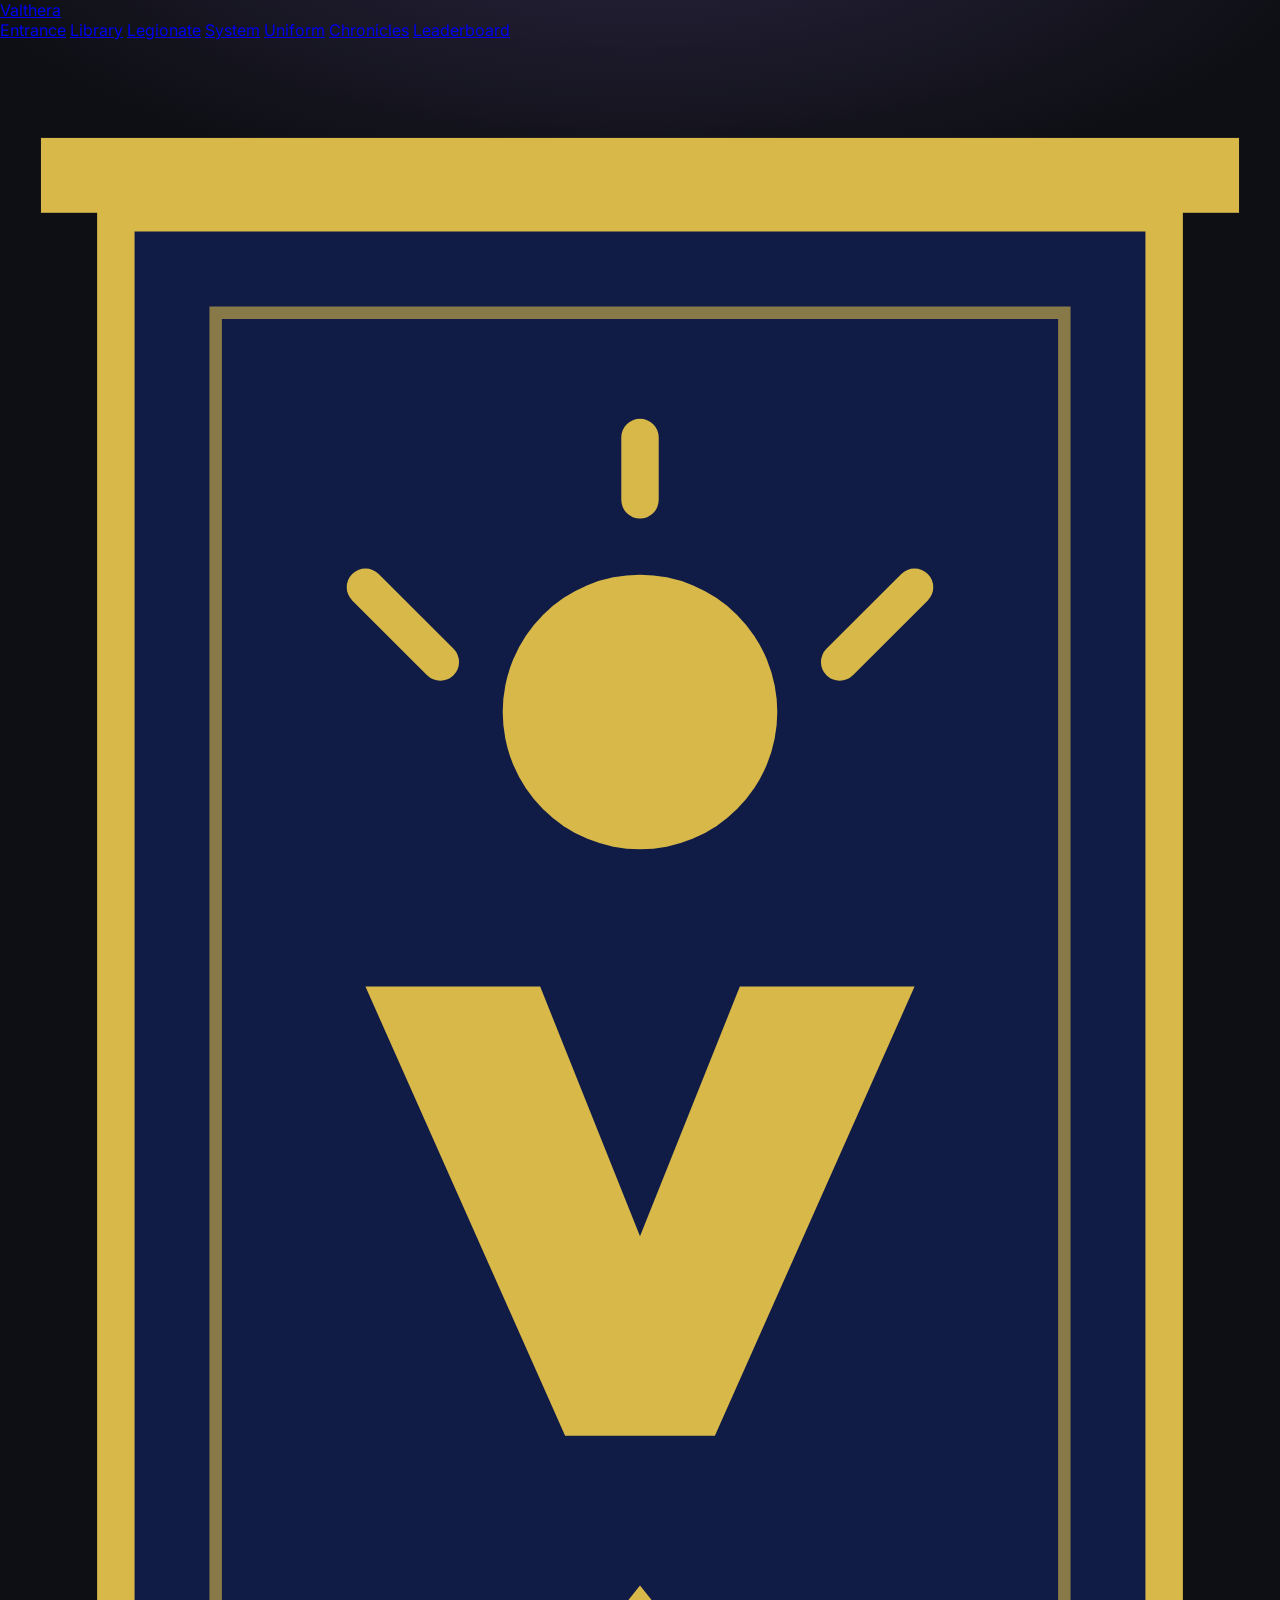
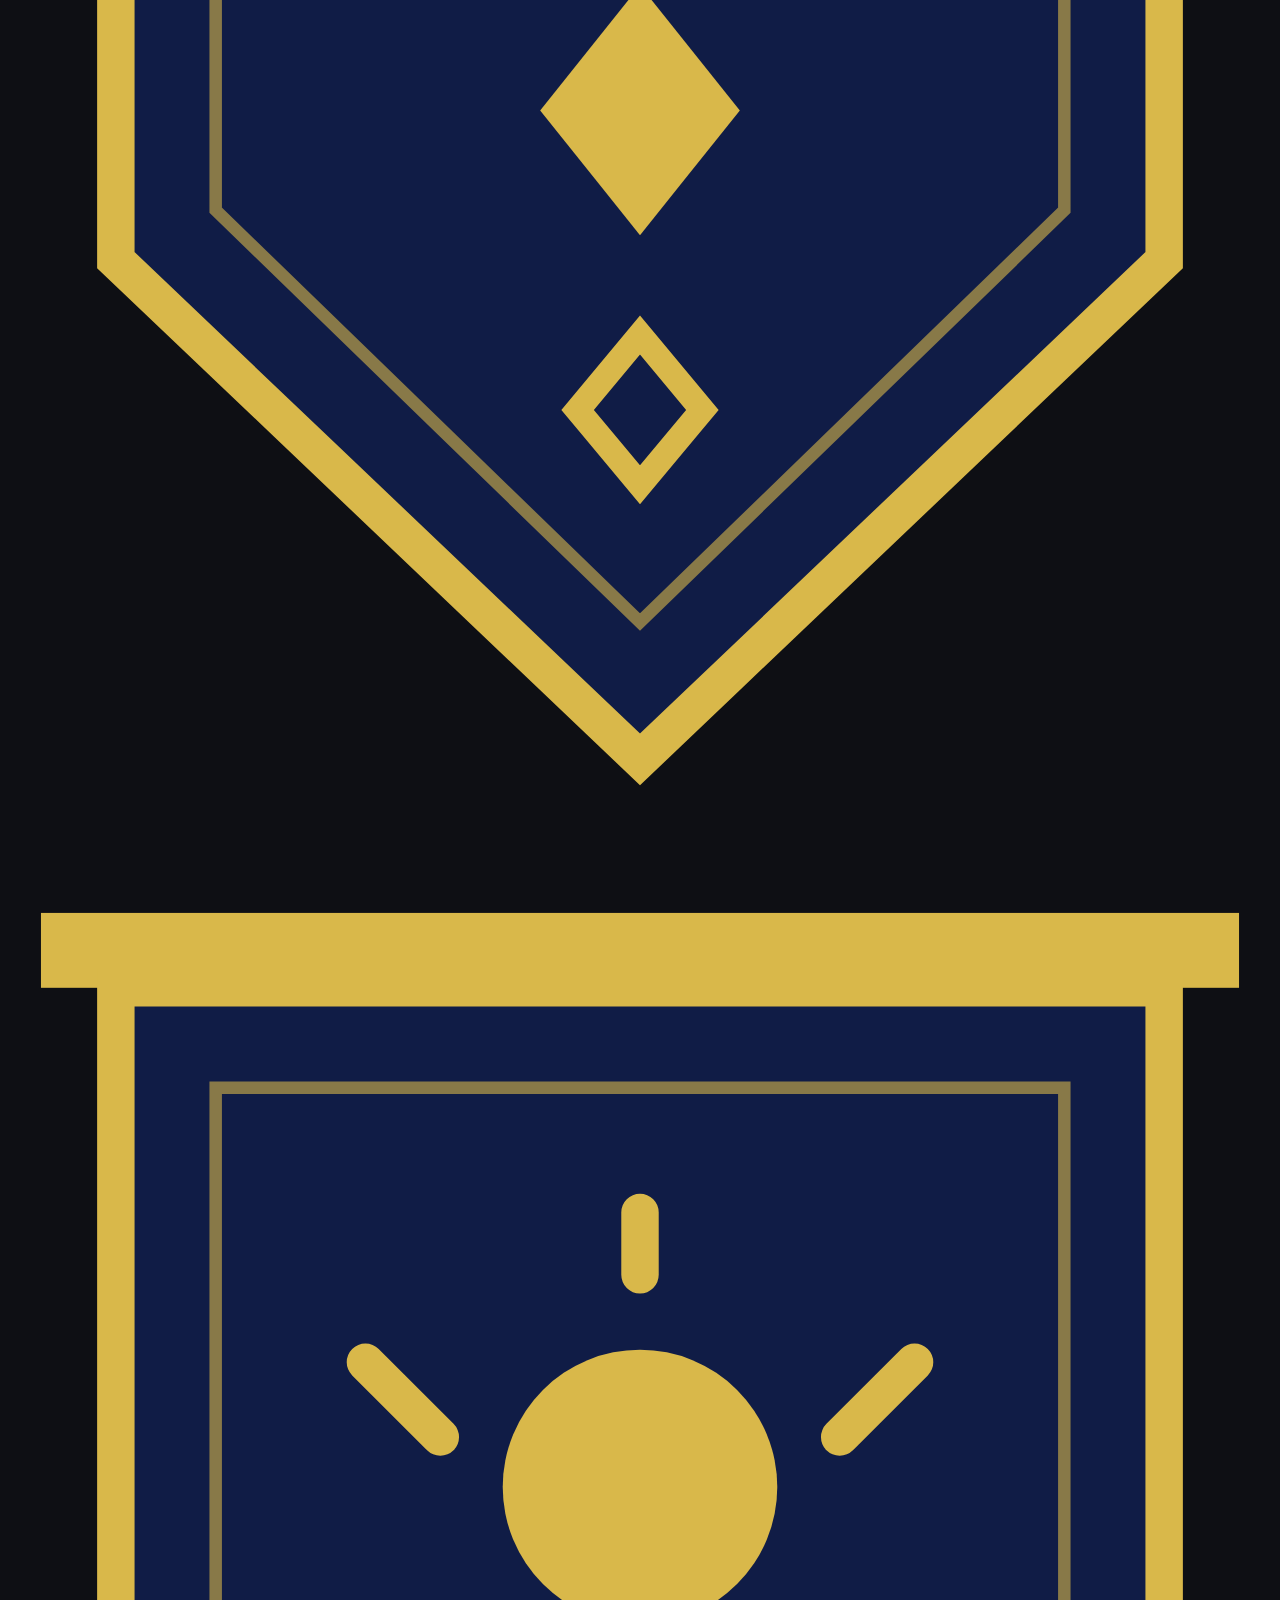
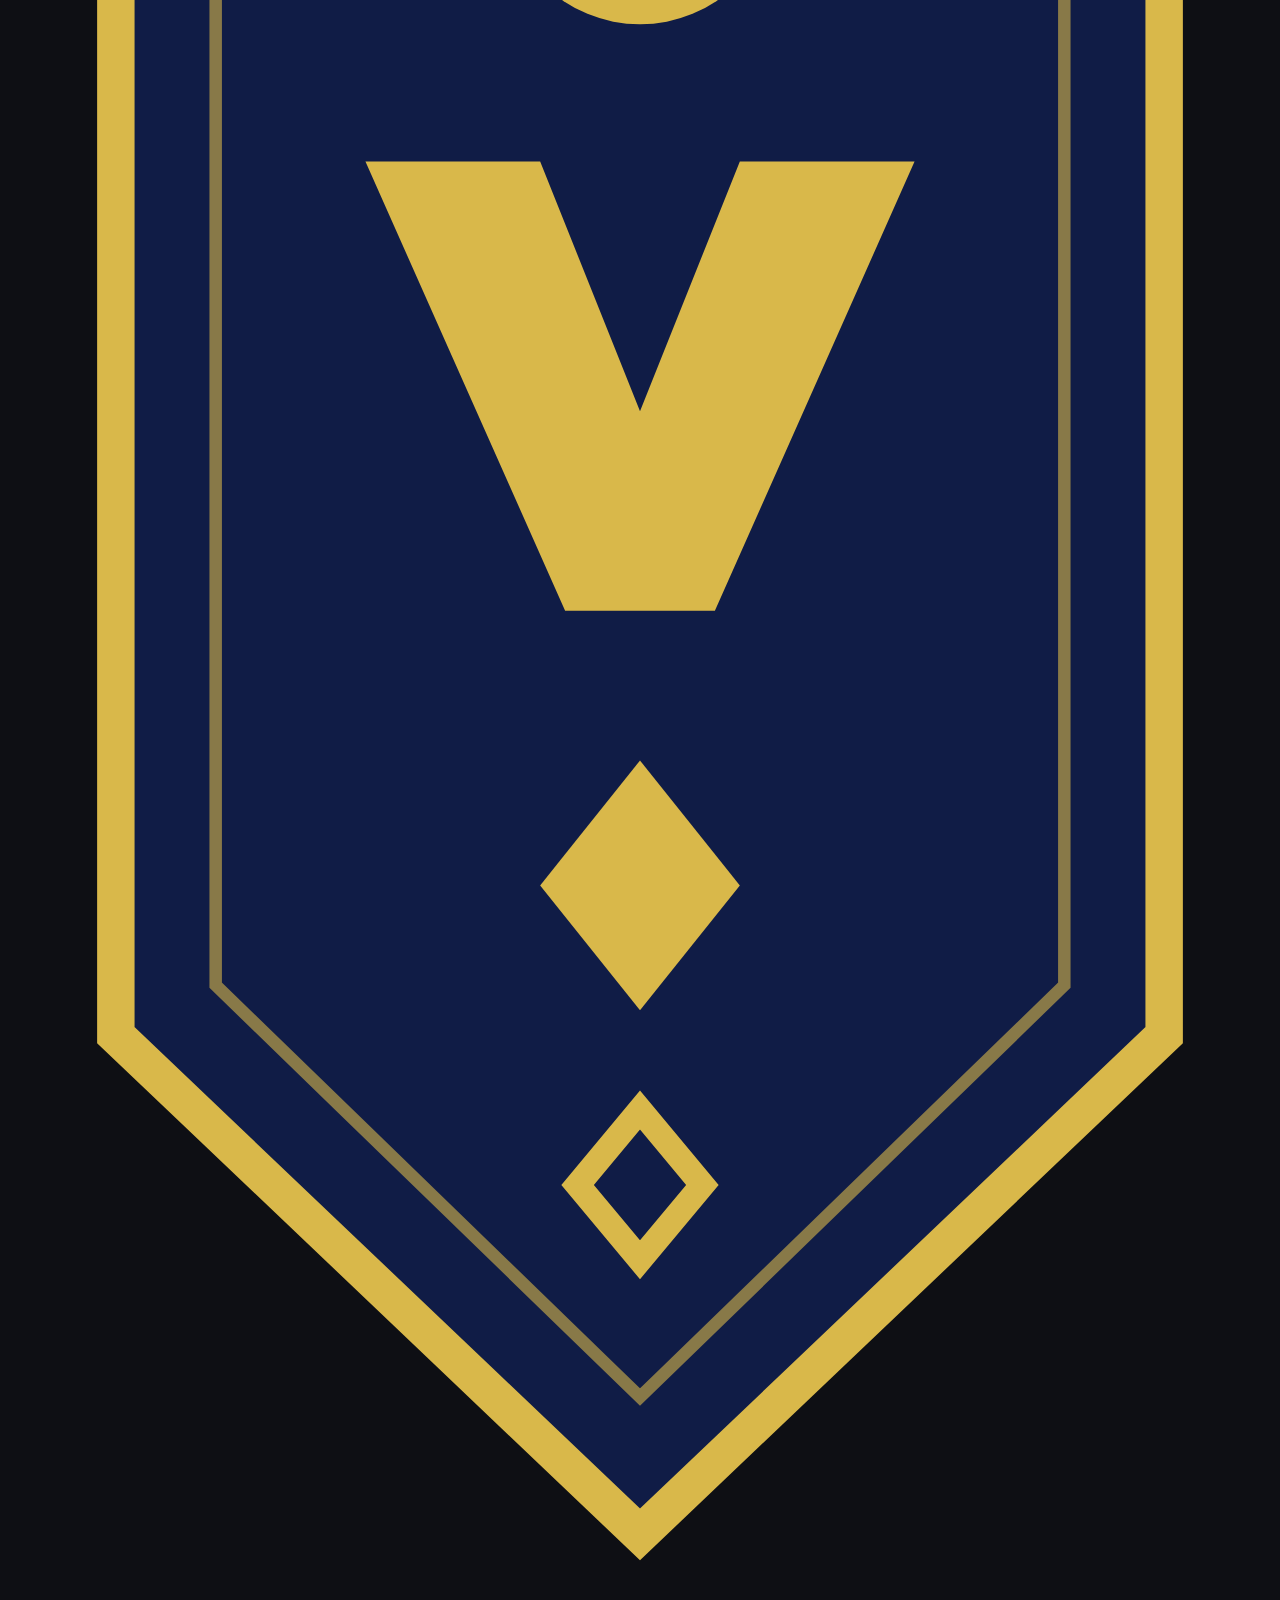
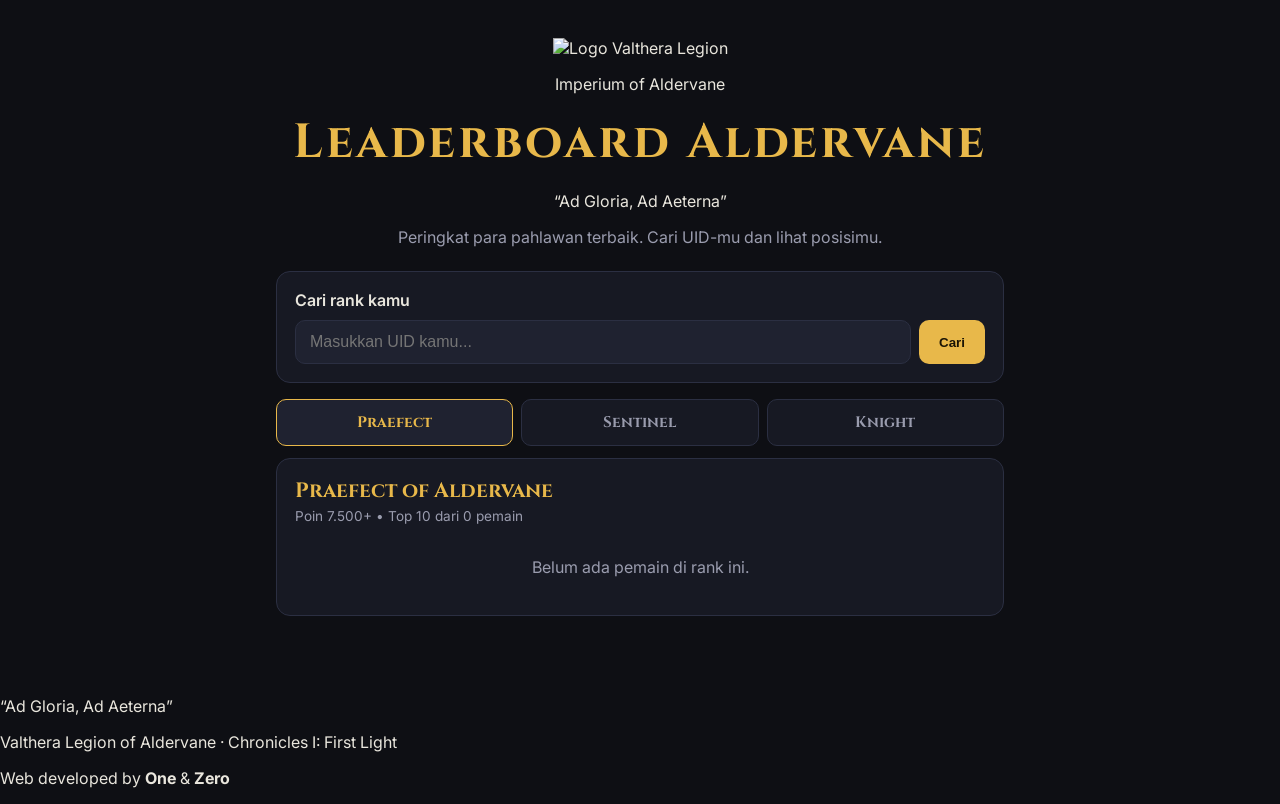
==== index.html @ 8568f904 "Enhance index.html with navigation and footer Added navigation bar and footer to index.html." ====
<!doctype html>
<html lang="id">
  <head>
    <meta charset="UTF-8" />
    <meta name="viewport" content="width=device-width, initial-scale=1.0" />
    <title>Leaderboard Aldervane</title>
    <link rel="preconnect" href="https://fonts.googleapis.com" />
    <link rel="preconnect" href="https://fonts.gstatic.com" crossorigin />
    <link href="https://fonts.googleapis.com/css2?family=Cinzel:wght@500;700&family=Inter:wght@400;500;600&display=swap" rel="stylesheet" />
    <script type="module" crossorigin src="./assets/main-CL8Mv7vx.js"></script>
    <link rel="modulepreload" crossorigin href="./assets/shared-BhyKLrjU.js">
    <link rel="stylesheet" crossorigin href="./assets/shared-FCsielAh.css">
    <link rel="stylesheet" href="./theme.css">
  </head>
  <body>
    <nav class="site-nav" aria-label="Navigasi utama">
      <a class="brand" href="https://lustlessliv.github.io/VLA-Arx-Divina/"><img src="logo.svg" alt="" /><span>Valthera</span></a>
      <div class="nav-links">
        <a href="https://lustlessliv.github.io/VLA-Arx-Divina/#entrance">Entrance</a>
        <a href="https://lustlessliv.github.io/VLA-Arx-Divina/#library">Library</a>
        <a href="https://lustlessliv.github.io/VLA-Arx-Divina/#legionate">Legionate</a>
        <a href="https://lustlessliv.github.io/VLA-Arx-Divina/#system">System</a>
        <a href="https://lustlessliv.github.io/VLA-Arx-Divina/#uniform">Uniform</a>
        <a href="https://lustlessliv.github.io/VLA-Arx-Divina/#chronicles">Chronicles</a>
        <a class="active" href="./" aria-current="page">Leaderboard</a>
      </div>
    </nav>

    <header class="hero">
      <div class="hero-card">
        <svg class="banner left" viewBox="0 0 100 190" aria-hidden="true">
          <rect x="2" y="4" width="96" height="6" fill="#d9b84a"/>
          <polygon points="8,10 92,10 92,142 50,182 8,142" fill="#101c46" stroke="#d9b84a" stroke-width="3"/>
          <polygon points="16,18 84,18 84,138 50,171 16,138" fill="none" stroke="#d9b84a" stroke-width="1" opacity=".6"/>
          <circle cx="50" cy="50" r="11" fill="#d9b84a"/>
          <path d="M28 40 L34 46 M72 40 L66 46 M50 28 L50 33" stroke="#d9b84a" stroke-width="3" stroke-linecap="round"/>
          <polygon points="28,72 42,72 50,92 58,72 72,72 56,108 44,108" fill="#d9b84a"/>
          <polygon points="50,120 58,130 50,140 42,130" fill="#d9b84a"/>
          <polygon points="50,148 55,154 50,160 45,154" fill="none" stroke="#d9b84a" stroke-width="2"/>
        </svg>
        <svg class="banner right" viewBox="0 0 100 190" aria-hidden="true">
          <rect x="2" y="4" width="96" height="6" fill="#d9b84a"/>
          <polygon points="8,10 92,10 92,142 50,182 8,142" fill="#101c46" stroke="#d9b84a" stroke-width="3"/>
          <polygon points="16,18 84,18 84,138 50,171 16,138" fill="none" stroke="#d9b84a" stroke-width="1" opacity=".6"/>
          <circle cx="50" cy="50" r="11" fill="#d9b84a"/>
          <path d="M28 40 L34 46 M72 40 L66 46 M50 28 L50 33" stroke="#d9b84a" stroke-width="3" stroke-linecap="round"/>
          <polygon points="28,72 42,72 50,92 58,72 72,72 56,108 44,108" fill="#d9b84a"/>
          <polygon points="50,120 58,130 50,140 42,130" fill="#d9b84a"/>
          <polygon points="50,148 55,154 50,160 45,154" fill="none" stroke="#d9b84a" stroke-width="2"/>
        </svg>

        <img class="hero-logo" src="logo.svg" alt="Logo Valthera Legion" />
        <p class="eyebrow">Imperium of Aldervane</p>
        <h1>Leaderboard Aldervane</h1>
        <p class="motto">“Ad Gloria, Ad Aeterna”</p>
        <p class="sub">Peringkat para pahlawan terbaik. Cari UID-mu dan lihat posisimu.</p>
      </div>
    </header>

    <main class="container">
      <section class="search card">
        <label for="uid-input">Cari rank kamu</label>
        <form id="search-form" autocomplete="off">
          <input id="uid-input" type="text" placeholder="Masukkan UID kamu..." />
          <button type="submit">Cari</button>
        </form>
        <div id="search-result" aria-live="polite"></div>
      </section>

      <nav class="tabs" role="tablist" id="tabs"></nav>

      <section class="card">
        <div id="tab-info" class="tab-info"></div>
        <ol id="board" class="board"></ol>
      </section>

      <p id="updated" class="updated"></p>
    </main>

    <footer class="site-footer">
      <div class="footer-in">
        <p class="motto">“Ad Gloria, Ad Aeterna”</p>
        <p>Valthera Legion of Aldervane · Chronicles I: First Light</p>
        <p class="credit">Web developed by <b>One</b> &amp; <b>Zero</b></p>
      </div>
    </footer>

  </body>
</html>
---- assets/shared-FCsielAh.css ----
:root{--bg: #0e0f14;--panel: #171923;--panel-2: #1f2230;--border: #2b2f42;--text: #e9e6dd;--muted: #9a9cae;--gold: #e8b84a}*{box-sizing:border-box}body{margin:0;background:radial-gradient(1200px 500px at 50% -100px,#2a2440 0%,var(--bg) 60%) no-repeat,var(--bg);color:var(--text);font-family:Inter,system-ui,sans-serif;min-height:100vh}.hero{text-align:center;padding:48px 16px 24px}.hero h1{margin:0;font-family:Cinzel,serif;font-size:clamp(1.8rem,5vw,3rem);letter-spacing:.06em;color:var(--gold)}.sub{color:var(--muted);margin:8px 0 0}.container{max-width:760px;margin:0 auto;padding:0 16px 48px}.card{background:var(--panel);border:1px solid var(--border);border-radius:14px;padding:18px;margin-bottom:16px}.search label{display:block;font-weight:600;margin-bottom:10px}#search-form{display:flex;gap:8px}#search-form input{flex:1;background:var(--panel-2);border:1px solid var(--border);border-radius:10px;padding:12px 14px;color:var(--text);font-size:1rem}#search-form input:focus{outline:2px solid var(--gold);outline-offset:1px}#search-form button,.link{background:var(--gold);color:#1a1405;border:0;border-radius:10px;padding:0 20px;font-weight:600;cursor:pointer}#search-form button{min-height:44px}.result{margin-top:14px;padding:14px;background:var(--panel-2);border-radius:10px}.result-name{font-size:1.2rem;font-weight:600}.result-uid{color:var(--muted);font-size:.85rem;margin-bottom:8px}.result-rank{font-family:Cinzel,serif;font-size:1.3rem;font-weight:700;margin-bottom:4px}.result-detail{color:var(--muted);font-size:.92rem;margin-top:2px}.notfound{color:#ff8e8e;margin:12px 0 0}.link{margin-top:12px;padding:8px 14px;font-size:.88rem}.tabs{display:flex;gap:8px;margin-bottom:12px}.tab{flex:1;background:var(--panel);color:var(--muted);border:1px solid var(--border);border-radius:10px;padding:12px 6px;font-family:Cinzel,serif;font-weight:700;font-size:.95rem;cursor:pointer}.tab.active{color:var(--c);border-color:var(--c);background:var(--panel-2)}.tab-info{margin-bottom:12px}.tab-info h2{margin:0;font-family:Cinzel,serif;font-size:1.3rem}.range{color:var(--muted);font-size:.85rem}.board{list-style:none;margin:0;padding:0}.row{display:grid;grid-template-columns:40px 1fr auto;align-items:center;gap:10px;padding:12px 6px;border-top:1px solid var(--border)}.row:first-child{border-top:0}.pos{width:32px;height:32px;display:grid;place-items:center;border-radius:50%;background:var(--panel-2);font-weight:600}.top1{background:#e8b84a;color:#1a1405}.top2{background:#c4c7d0;color:#14151a}.top3{background:#c98a54;color:#1a0f05}.name{font-weight:500;overflow-wrap:anywhere}.score{font-variant-numeric:tabular-nums;color:var(--gold);font-weight:600}.empty{color:var(--muted);text-align:center;padding:20px 0}.updated{text-align:center;color:var(--muted);font-size:.8rem}@media (max-width: 480px){.tab{font-size:.8rem}}.result-title{color:var(--gold);font-size:.9rem;margin:-2px 0 6px}.profile-extra{margin-top:8px}.chips{display:flex;flex-wrap:wrap;gap:6px;margin-top:6px}.chip{background:var(--panel);border:1px solid var(--border);border-radius:999px;padding:3px 10px;font-size:.8rem}
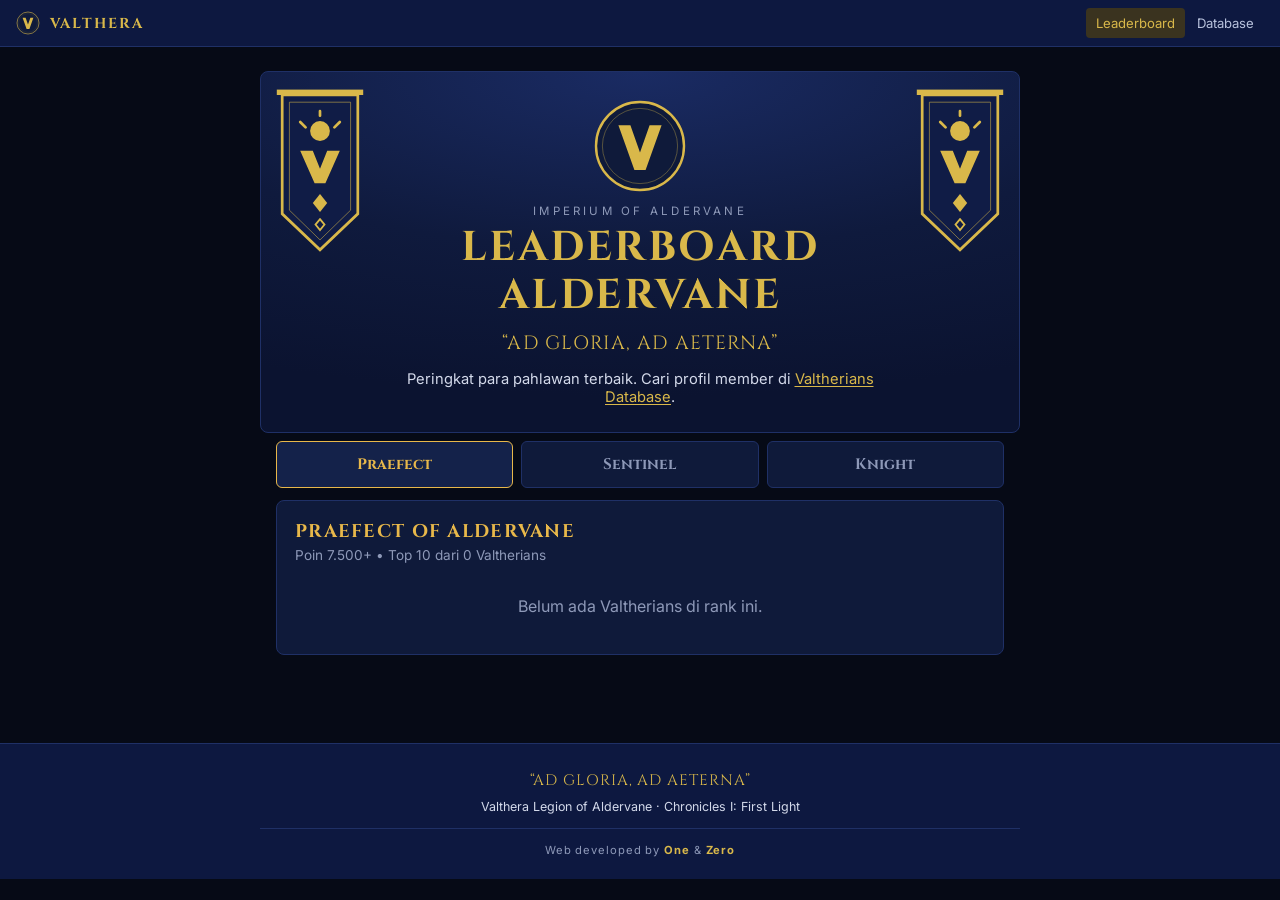
==== commit 8d104055: "Add files via upload" ====
--- a/index.html
+++ b/index.html
@@ -7,22 +7,17 @@
     <link rel="preconnect" href="https://fonts.googleapis.com" />
     <link rel="preconnect" href="https://fonts.gstatic.com" crossorigin />
     <link href="https://fonts.googleapis.com/css2?family=Cinzel:wght@500;700&family=Inter:wght@400;500;600&display=swap" rel="stylesheet" />
-    <script type="module" crossorigin src="./assets/main-CL8Mv7vx.js"></script>
+    <script type="module" crossorigin src="./assets/leaderboard.js"></script>
     <link rel="modulepreload" crossorigin href="./assets/shared-BhyKLrjU.js">
     <link rel="stylesheet" crossorigin href="./assets/shared-FCsielAh.css">
     <link rel="stylesheet" href="./theme.css">
   </head>
   <body>
     <nav class="site-nav" aria-label="Navigasi utama">
-      <a class="brand" href="https://lustlessliv.github.io/VLA-Arx-Divina/"><img src="logo.svg" alt="" /><span>Valthera</span></a>
+      <a class="brand" href="./"><img src="logo.svg" alt="" /><span>Valthera</span></a>
       <div class="nav-links">
-        <a href="https://lustlessliv.github.io/VLA-Arx-Divina/#entrance">Entrance</a>
-        <a href="https://lustlessliv.github.io/VLA-Arx-Divina/#library">Library</a>
-        <a href="https://lustlessliv.github.io/VLA-Arx-Divina/#legionate">Legionate</a>
-        <a href="https://lustlessliv.github.io/VLA-Arx-Divina/#system">System</a>
-        <a href="https://lustlessliv.github.io/VLA-Arx-Divina/#uniform">Uniform</a>
-        <a href="https://lustlessliv.github.io/VLA-Arx-Divina/#chronicles">Chronicles</a>
-        <a class="active" href="./" aria-current="page">Leaderboard</a>
+        <a class="active" aria-current="page" href="./">Leaderboard</a>
+        <a href="database/">Database</a>
       </div>
     </nav>
 
@@ -53,20 +48,11 @@
         <p class="eyebrow">Imperium of Aldervane</p>
         <h1>Leaderboard Aldervane</h1>
         <p class="motto">“Ad Gloria, Ad Aeterna”</p>
-        <p class="sub">Peringkat para pahlawan terbaik. Cari UID-mu dan lihat posisimu.</p>
+        <p class="sub">Peringkat para pahlawan terbaik. Cari profil member di <a class="inline-link" href="database/">Valtherians Database</a>.</p>
       </div>
     </header>
 
     <main class="container">
-      <section class="search card">
-        <label for="uid-input">Cari rank kamu</label>
-        <form id="search-form" autocomplete="off">
-          <input id="uid-input" type="text" placeholder="Masukkan UID kamu..." />
-          <button type="submit">Cari</button>
-        </form>
-        <div id="search-result" aria-live="polite"></div>
-      </section>
-
       <nav class="tabs" role="tablist" id="tabs"></nav>
 
       <section class="card">
--- a/theme.css
+++ b/theme.css
@@ -0,0 +1,111 @@
+/* ==========================================================
+   Tema Valthera (navy + emas), menimpa CSS bawaan leaderboard.
+   Dimuat SETELAH stylesheet lain, jadi cukup edit warna di sini.
+   ========================================================== */
+
+:root {
+  --bg: #060a16;
+  --panel: #0f1a3a;
+  --panel-2: #14224a;
+  --border: #1f3066;
+  --text: #d3d9ea;
+  --muted: #8e99b8;
+  --gold: #d9b84a;
+  --gold-deep: #8f7527;
+  --nav: #0d1840;
+}
+
+body { background: var(--bg); }
+a { color: inherit; }
+
+/* ---------- Navbar ---------- */
+.site-nav {
+  position: sticky; top: 0; z-index: 20;
+  display: flex; flex-wrap: wrap; align-items: center; justify-content: space-between;
+  gap: 4px 12px; padding: 8px 16px;
+  background: var(--nav); border-bottom: 1px solid var(--border);
+}
+.site-nav .brand {
+  display: flex; align-items: center; gap: 10px; text-decoration: none;
+  font-family: Cinzel, serif; font-weight: 700; font-size: .9rem;
+  letter-spacing: .14em; text-transform: uppercase; color: var(--gold);
+}
+.site-nav .brand img { width: 24px; height: 24px; display: block; }
+.nav-links { display: flex; flex-wrap: wrap; gap: 2px; }
+.nav-links a {
+  text-decoration: none; font-size: .82rem; color: #b8c2dc;
+  padding: 7px 10px; border-radius: 4px;
+}
+.nav-links a:hover { color: var(--gold); }
+.nav-links a.active { color: var(--gold); background: #3a331f; }
+
+/* ---------- Hero ---------- */
+.hero { padding: 24px 16px 8px; }
+.hero-card {
+  --bw: clamp(44px, 12vw, 90px);
+  position: relative; max-width: 760px; margin: 0 auto;
+  padding: 26px calc(var(--bw) + 20px);
+  border: 1px solid var(--border); border-radius: 8px; overflow: hidden;
+  background: radial-gradient(120% 90% at 50% 0%, #1a2b63 0%, #0f1a3d 55%, #0b1330 100%);
+}
+.hero-card .banner { position: absolute; top: 14px; width: var(--bw); height: auto; }
+.hero-card .banner.left { left: 14px; }
+.hero-card .banner.right { right: 14px; }
+.hero-logo { display: block; margin: 0 auto 4px; width: clamp(64px, 18vw, 96px); height: auto; }
+.eyebrow {
+  margin: 10px 0 6px; font-size: .72rem; letter-spacing: .28em;
+  text-transform: uppercase; color: var(--muted);
+}
+.hero h1 { text-transform: uppercase; }
+.hero-card h1 { font-size: clamp(1.45rem, 5vw, 2.6rem); line-height: 1.15; }
+.motto {
+  margin: 10px 0 0; font-family: Cinzel, serif; color: var(--gold);
+  letter-spacing: .06em; text-transform: uppercase; font-size: clamp(.95rem, 3.4vw, 1.2rem);
+}
+.hero-card .sub { margin-top: 14px; color: var(--text); font-size: .92rem; }
+.hero.small { padding: 24px 16px 4px; }
+
+/* ---------- Kartu, input, tombol ---------- */
+.card, .stat, dialog { border-radius: 8px; }
+.result { border-radius: 8px; border: 1px solid var(--border); }
+.tab { border-radius: 6px; }
+input, select, textarea, #search-form input { border-radius: 6px; }
+
+.search label,
+.card h2 {
+  font-family: Cinzel, serif; text-transform: uppercase; letter-spacing: .07em;
+  color: var(--gold);
+}
+.search label {
+  font-size: 1rem; padding-bottom: 8px; margin-bottom: 14px;
+  border-bottom: 1px solid var(--border);
+}
+.card h2 { font-size: 1.05rem; }
+.tab-info h2 { font-size: 1.15rem; }
+dialog h2 { color: var(--gold); text-transform: uppercase; letter-spacing: .06em; }
+
+#search-form button, .link, .btn.primary {
+  background: var(--gold-deep); color: #140e02;
+  border: 1px solid #b5952f; border-radius: 6px;
+}
+#search-form button:hover, .link:hover, .btn.primary:hover { background: #a68a2e; }
+.btn { border-radius: 6px; }
+
+.score, .num { color: var(--gold); }
+
+/* ---------- Footer ---------- */
+.site-footer {
+  margin-top: 24px; padding: 26px 16px 22px; text-align: center;
+  background: var(--nav); border-top: 1px solid var(--border);
+}
+.footer-in { max-width: 760px; margin: 0 auto; }
+.site-footer .motto { margin: 0 0 8px; font-size: .95rem; }
+.site-footer p { margin: 0; font-size: .78rem; }
+.site-footer .credit {
+  margin-top: 14px; padding-top: 14px; border-top: 1px solid var(--border);
+  font-size: .7rem; letter-spacing: .08em; color: var(--muted);
+}
+.site-footer .credit b { color: var(--gold); }
+
+/* Link kecil di dalam teks hero */
+.inline-link { color: var(--gold); text-decoration: underline; text-underline-offset: 2px; }
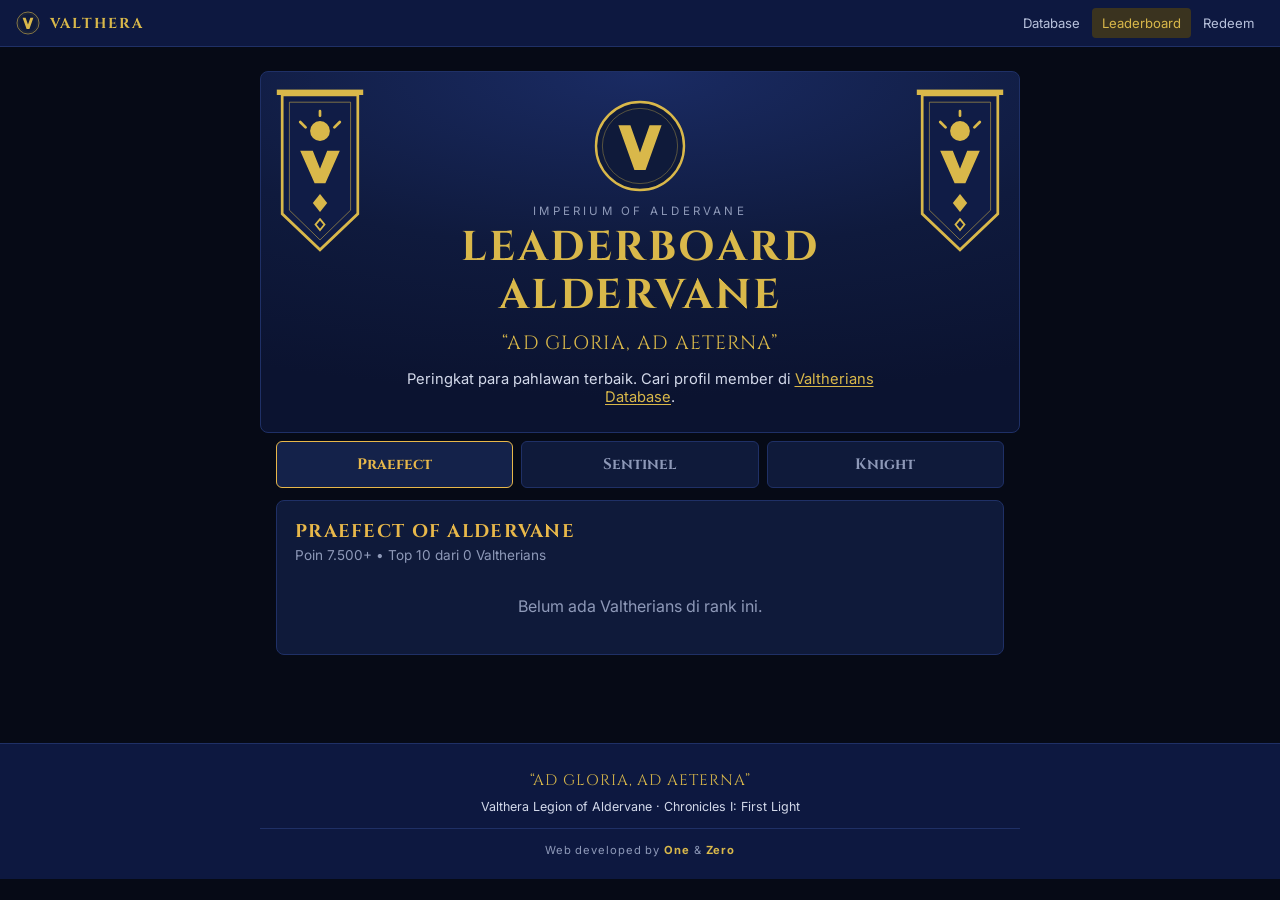
==== commit 4de610c2: "Add files via upload" ====
--- a/index.html
+++ b/index.html
@@ -16,8 +16,9 @@
     <nav class="site-nav" aria-label="Navigasi utama">
       <a class="brand" href="./"><img src="logo.svg" alt="" /><span>Valthera</span></a>
       <div class="nav-links">
+        <a href="database/">Database</a>
         <a class="active" aria-current="page" href="./">Leaderboard</a>
-        <a href="database/">Database</a>
+        <a href="redeem/">Redeem</a>
       </div>
     </nav>
 
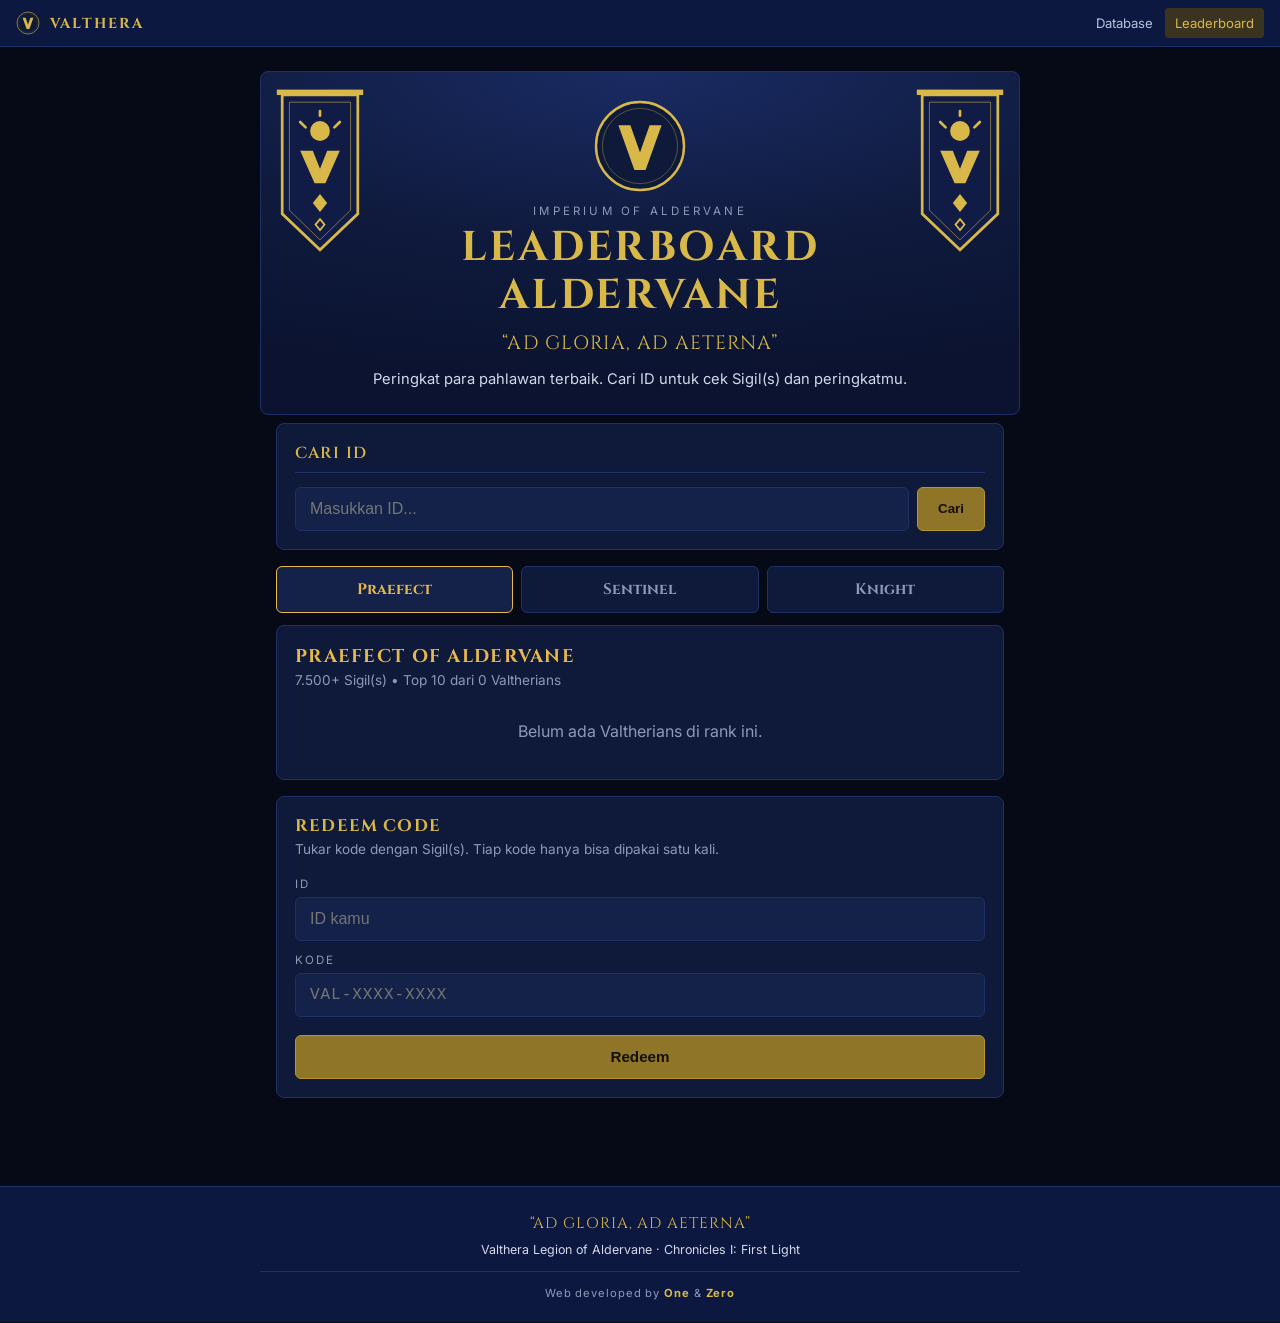
==== commit 11e0c1a5: "Add files via upload" ====
--- a/index.html
+++ b/index.html
@@ -11,66 +11,45 @@
     <link rel="modulepreload" crossorigin href="./assets/shared-BhyKLrjU.js">
     <link rel="stylesheet" crossorigin href="./assets/shared-FCsielAh.css">
     <link rel="stylesheet" href="./theme.css">
+    <link rel="stylesheet" href="./database.css">
   </head>
-  <body>
-    <nav class="site-nav" aria-label="Navigasi utama">
-      <a class="brand" href="./"><img src="logo.svg" alt="" /><span>Valthera</span></a>
-      <div class="nav-links">
-        <a href="database/">Database</a>
-        <a class="active" aria-current="page" href="./">Leaderboard</a>
-        <a href="redeem/">Redeem</a>
-      </div>
-    </nav>
+  <body data-page="leaderboard">
+    <!-- Navbar, hero (logo + banner) dan footer dibuat otomatis oleh assets/layout.js.
+         Teks, logo, dan banner diatur di assets/config.js. -->
+    <main class="container">
+      <!-- 1. Cari ID -->
+      <section class="search card" id="check">
+        <label for="uid-input">Cari ID</label>
+        <form id="search-form" autocomplete="off">
+          <input id="uid-input" type="text" placeholder="Masukkan ID..." />
+          <button type="submit">Cari</button>
+        </form>
+        <div id="search-result" aria-live="polite"></div>
+      </section>
 
-    <header class="hero">
-      <div class="hero-card">
-        <svg class="banner left" viewBox="0 0 100 190" aria-hidden="true">
-          <rect x="2" y="4" width="96" height="6" fill="#d9b84a"/>
-          <polygon points="8,10 92,10 92,142 50,182 8,142" fill="#101c46" stroke="#d9b84a" stroke-width="3"/>
-          <polygon points="16,18 84,18 84,138 50,171 16,138" fill="none" stroke="#d9b84a" stroke-width="1" opacity=".6"/>
-          <circle cx="50" cy="50" r="11" fill="#d9b84a"/>
-          <path d="M28 40 L34 46 M72 40 L66 46 M50 28 L50 33" stroke="#d9b84a" stroke-width="3" stroke-linecap="round"/>
-          <polygon points="28,72 42,72 50,92 58,72 72,72 56,108 44,108" fill="#d9b84a"/>
-          <polygon points="50,120 58,130 50,140 42,130" fill="#d9b84a"/>
-          <polygon points="50,148 55,154 50,160 45,154" fill="none" stroke="#d9b84a" stroke-width="2"/>
-        </svg>
-        <svg class="banner right" viewBox="0 0 100 190" aria-hidden="true">
-          <rect x="2" y="4" width="96" height="6" fill="#d9b84a"/>
-          <polygon points="8,10 92,10 92,142 50,182 8,142" fill="#101c46" stroke="#d9b84a" stroke-width="3"/>
-          <polygon points="16,18 84,18 84,138 50,171 16,138" fill="none" stroke="#d9b84a" stroke-width="1" opacity=".6"/>
-          <circle cx="50" cy="50" r="11" fill="#d9b84a"/>
-          <path d="M28 40 L34 46 M72 40 L66 46 M50 28 L50 33" stroke="#d9b84a" stroke-width="3" stroke-linecap="round"/>
-          <polygon points="28,72 42,72 50,92 58,72 72,72 56,108 44,108" fill="#d9b84a"/>
-          <polygon points="50,120 58,130 50,140 42,130" fill="#d9b84a"/>
-          <polygon points="50,148 55,154 50,160 45,154" fill="none" stroke="#d9b84a" stroke-width="2"/>
-        </svg>
-
-        <img class="hero-logo" src="logo.svg" alt="Logo Valthera Legion" />
-        <p class="eyebrow">Imperium of Aldervane</p>
-        <h1>Leaderboard Aldervane</h1>
-        <p class="motto">“Ad Gloria, Ad Aeterna”</p>
-        <p class="sub">Peringkat para pahlawan terbaik. Cari profil member di <a class="inline-link" href="database/">Valtherians Database</a>.</p>
-      </div>
-    </header>
-
-    <main class="container">
+      <!-- 2. Leaderboard -->
       <nav class="tabs" role="tablist" id="tabs"></nav>
-
       <section class="card">
         <div id="tab-info" class="tab-info"></div>
         <ol id="board" class="board"></ol>
       </section>
+      <p id="updated" class="updated"></p>
 
-      <p id="updated" class="updated"></p>
+      <!-- 3. Redeem -->
+      <section class="card" id="redeem">
+        <h2 class="sec-title">Redeem code</h2>
+        <p class="sec-sub">Tukar kode dengan Sigil(s). Tiap kode hanya bisa dipakai satu kali.</p>
+        <form id="redeem-form" class="redeem-form" autocomplete="off">
+          <label for="r-uid">ID</label>
+          <input id="r-uid" type="text" placeholder="ID kamu" inputmode="text" />
+          <label for="r-code">Kode</label>
+          <input id="r-code" type="text" placeholder="VAL-XXXX-XXXX" autocapitalize="characters" spellcheck="false" />
+          <div class="redeem-actions">
+            <button class="btn-gold" type="submit">Redeem</button>
+          </div>
+        </form>
+        <div id="redeem-result" aria-live="polite"></div>
+      </section>
     </main>
-
-    <footer class="site-footer">
-      <div class="footer-in">
-        <p class="motto">“Ad Gloria, Ad Aeterna”</p>
-        <p>Valthera Legion of Aldervane · Chronicles I: First Light</p>
-        <p class="credit">Web developed by <b>One</b> &amp; <b>Zero</b></p>
-      </div>
-    </footer>
-
   </body>
 </html>
--- a/database.css
+++ b/database.css
@@ -0,0 +1,126 @@
+/* Tambahan khusus halaman Valtherians Database. Dimuat setelah theme.css. */
+
+.sec-title {
+  margin: 0; font-family: Cinzel, serif; text-transform: uppercase;
+  letter-spacing: .07em; color: var(--gold); font-size: 1.05rem;
+}
+.sec-sub { margin: 4px 0 14px; color: var(--muted); font-size: .85rem; }
+.muted { color: var(--muted); }
+
+/* ---------- Total Valtherians ---------- */
+.total-row { display: flex; align-items: baseline; flex-wrap: wrap; gap: 6px 14px; }
+.total-num { font-family: Cinzel, serif; font-size: 2.4rem; font-weight: 700; color: var(--gold); line-height: 1; font-variant-numeric: tabular-nums; }
+.total-sub { color: var(--muted); font-size: .88rem; }
+
+/* ---------- Triune (profil staff) ---------- */
+.staff-grid { display: grid; grid-template-columns: repeat(auto-fill, minmax(200px, 1fr)); gap: 10px; }
+.staff-card {
+  background: var(--panel-2); border: 1px solid var(--border); border-left: 3px solid var(--gold);
+  border-radius: 8px; padding: 12px 14px;
+}
+.staff-card.off { border-left-color: #5b6280; }
+.staff-tag {
+  display: inline-block; font-family: Cinzel, serif; font-size: .7rem; letter-spacing: .1em;
+  text-transform: uppercase; color: #140e02; background: var(--gold); border-radius: 999px; padding: 2px 10px;
+}
+.staff-card.off .staff-tag { background: #5b6280; color: #e6e9f5; }
+.staff-name { margin-top: 8px; font-size: 1.05rem; font-weight: 600; overflow-wrap: anywhere; }
+.staff-line { margin-top: 3px; color: var(--muted); font-size: .85rem; }
+.staff-line.mono { font-family: ui-monospace, Menlo, monospace; }
+.status-pill { font-weight: 600; }
+.status-pill.on { color: #7fd99b; }
+.status-pill.off { color: #ff9d9d; }
+
+/* ---------- Statistik member ---------- */
+.stat-grid { display: grid; grid-template-columns: repeat(4, 1fr); gap: 10px; }
+.stat-tile {
+  background: var(--panel-2); border: 1px solid var(--border); border-top: 3px solid var(--c);
+  border-radius: 8px; padding: 14px 8px; text-align: center;
+}
+.stat-num { font-size: 1.6rem; font-weight: 600; color: var(--c); font-variant-numeric: tabular-nums; line-height: 1.1; }
+.stat-name { margin-top: 6px; font-family: Cinzel, serif; font-size: .78rem; letter-spacing: .1em; text-transform: uppercase; color: var(--muted); }
+.stats-note { margin: 12px 0 0; color: var(--muted); font-size: .8rem; text-align: center; }
+.stats-note:empty { display: none; }
+
+/* ---------- Kartu ID ---------- */
+.idcard {
+  margin-top: 16px; border: 1px solid var(--c); border-radius: 12px; overflow: hidden;
+  background: linear-gradient(160deg, #16275a 0%, #0f1a3d 60%, #0b1330 100%);
+  box-shadow: 0 0 0 1px #0b1330, 0 8px 24px rgba(0,0,0,.35);
+}
+.id-head {
+  display: flex; align-items: center; gap: 10px; padding: 10px 16px;
+  background: rgba(0,0,0,.28); border-bottom: 1px solid var(--c);
+}
+.id-logo { width: 22px; height: 22px; }
+.id-org { font-family: Cinzel, serif; font-weight: 700; letter-spacing: .16em; text-transform: uppercase; font-size: .8rem; color: var(--gold); }
+.id-kind { margin-left: auto; font-size: .7rem; letter-spacing: .2em; text-transform: uppercase; color: var(--muted); }
+.id-body { display: flex; gap: 14px; align-items: center; padding: 16px 16px 8px; }
+.id-avatar {
+  flex: none; width: 68px; height: 68px; display: grid; place-items: center; border-radius: 10px;
+  border: 2px solid var(--c); background: #0b1330; color: var(--c);
+  font-family: Cinzel, serif; font-weight: 700; font-size: 1.9rem;
+}
+.id-main { min-width: 0; }
+.id-name { font-size: 1.3rem; font-weight: 600; overflow-wrap: anywhere; }
+.id-uid { font-family: ui-monospace, Menlo, monospace; color: var(--muted); font-size: .82rem; margin-top: 2px; }
+.id-badges { display: flex; flex-wrap: wrap; gap: 6px; margin-top: 8px; }
+.id-rank, .id-staff {
+  font-family: Cinzel, serif; font-size: .72rem; letter-spacing: .1em; text-transform: uppercase;
+  padding: 3px 10px; border-radius: 999px;
+}
+.id-rank { color: var(--c); border: 1px solid var(--c); }
+.id-staff { color: #140e02; background: var(--gold); border: 1px solid var(--gold); font-weight: 700; }
+.id-title { margin-top: 8px; color: var(--gold); font-size: .88rem; }
+.id-grid { display: grid; grid-template-columns: repeat(auto-fit, minmax(120px, 1fr)); gap: 12px; padding: 12px 16px; }
+.id-label { font-size: .68rem; letter-spacing: .16em; text-transform: uppercase; color: var(--muted); }
+.id-value { margin-top: 2px; font-size: .95rem; font-variant-numeric: tabular-nums; }
+.id-progress { padding: 0 16px 10px; color: var(--muted); font-size: .85rem; }
+.id-extra { padding: 0 16px 12px; }
+.id-extra:empty { display: none; }
+.id-foot {
+  padding: 9px 16px; text-align: center; background: rgba(0,0,0,.28); border-top: 1px solid var(--border);
+  font-family: Cinzel, serif; color: var(--gold); letter-spacing: .08em; font-size: .75rem; text-transform: uppercase;
+}
+
+@media (max-width: 520px) {
+  .stat-grid { grid-template-columns: repeat(2, 1fr); }
+  .id-avatar { width: 56px; height: 56px; font-size: 1.5rem; }
+}
+
+/* ---------- Halaman Redeem ---------- */
+.redeem-form { display: flex; flex-direction: column; gap: 6px; }
+.redeem-form label { font-size: .72rem; letter-spacing: .16em; text-transform: uppercase; color: var(--muted); margin-top: 6px; }
+.redeem-form input {
+  background: var(--panel-2); border: 1px solid var(--border); border-radius: 6px;
+  padding: 12px 14px; color: var(--text); font-size: 1rem;
+}
+.redeem-form input:focus { outline: 2px solid var(--gold); outline-offset: 1px; }
+#r-code { text-transform: uppercase; letter-spacing: .06em; font-family: ui-monospace, Menlo, monospace; }
+.redeem-actions { display: flex; gap: 8px; margin-top: 12px; }
+.btn-gold, .btn-ghost { min-height: 44px; border-radius: 6px; padding: 0 20px; font-weight: 600; cursor: pointer; font-size: .95rem; }
+.btn-gold { flex: 1; background: var(--gold-deep); color: #140e02; border: 1px solid #b5952f; }
+.btn-gold:hover { background: #a68a2e; }
+.btn-ghost { background: transparent; color: var(--gold); border: 1px solid var(--gold-deep); }
+.btn-ghost:hover { background: #1a2550; }
+.redeem-form button:disabled { opacity: .55; cursor: wait; }
+
+.notice { margin-top: 14px; padding: 12px 14px; border-radius: 8px; font-size: .95rem; }
+.notice.ok { background: #14301f; border: 1px solid #2f7a4a; color: #9fe6b6; font-weight: 600; }
+.notice.error { background: #351a1a; border: 1px solid #7a2f2f; color: #ff9d9d; }
+
+.status-card {
+  margin-top: 14px; padding: 16px; border-radius: 12px; border: 1px solid var(--c);
+  background: linear-gradient(160deg, #16275a 0%, #0f1a3d 60%, #0b1330 100%);
+}
+.status-top { display: flex; justify-content: space-between; align-items: flex-start; gap: 10px; }
+.status-name { font-size: 1.2rem; font-weight: 600; overflow-wrap: anywhere; }
+.status-points { margin-top: 14px; display: flex; align-items: baseline; gap: 8px; }
+.status-num { font-size: 2.2rem; font-weight: 600; color: var(--c); font-variant-numeric: tabular-nums; line-height: 1; }
+.status-unit { color: var(--muted); font-size: .9rem; }
+.bar { margin-top: 14px; height: 8px; border-radius: 999px; background: #0b1330; border: 1px solid var(--border); overflow: hidden; }
+.bar-fill { height: 100%; background: var(--c); border-radius: 999px; }
+.status-next { margin-top: 8px; color: var(--muted); font-size: .88rem; }
+
+.status-ranks { margin-top: 14px; display: grid; grid-template-columns: repeat(auto-fit, minmax(150px, 1fr)); gap: 12px; }
+.sec-title + .sec-sub { margin-bottom: 14px; }
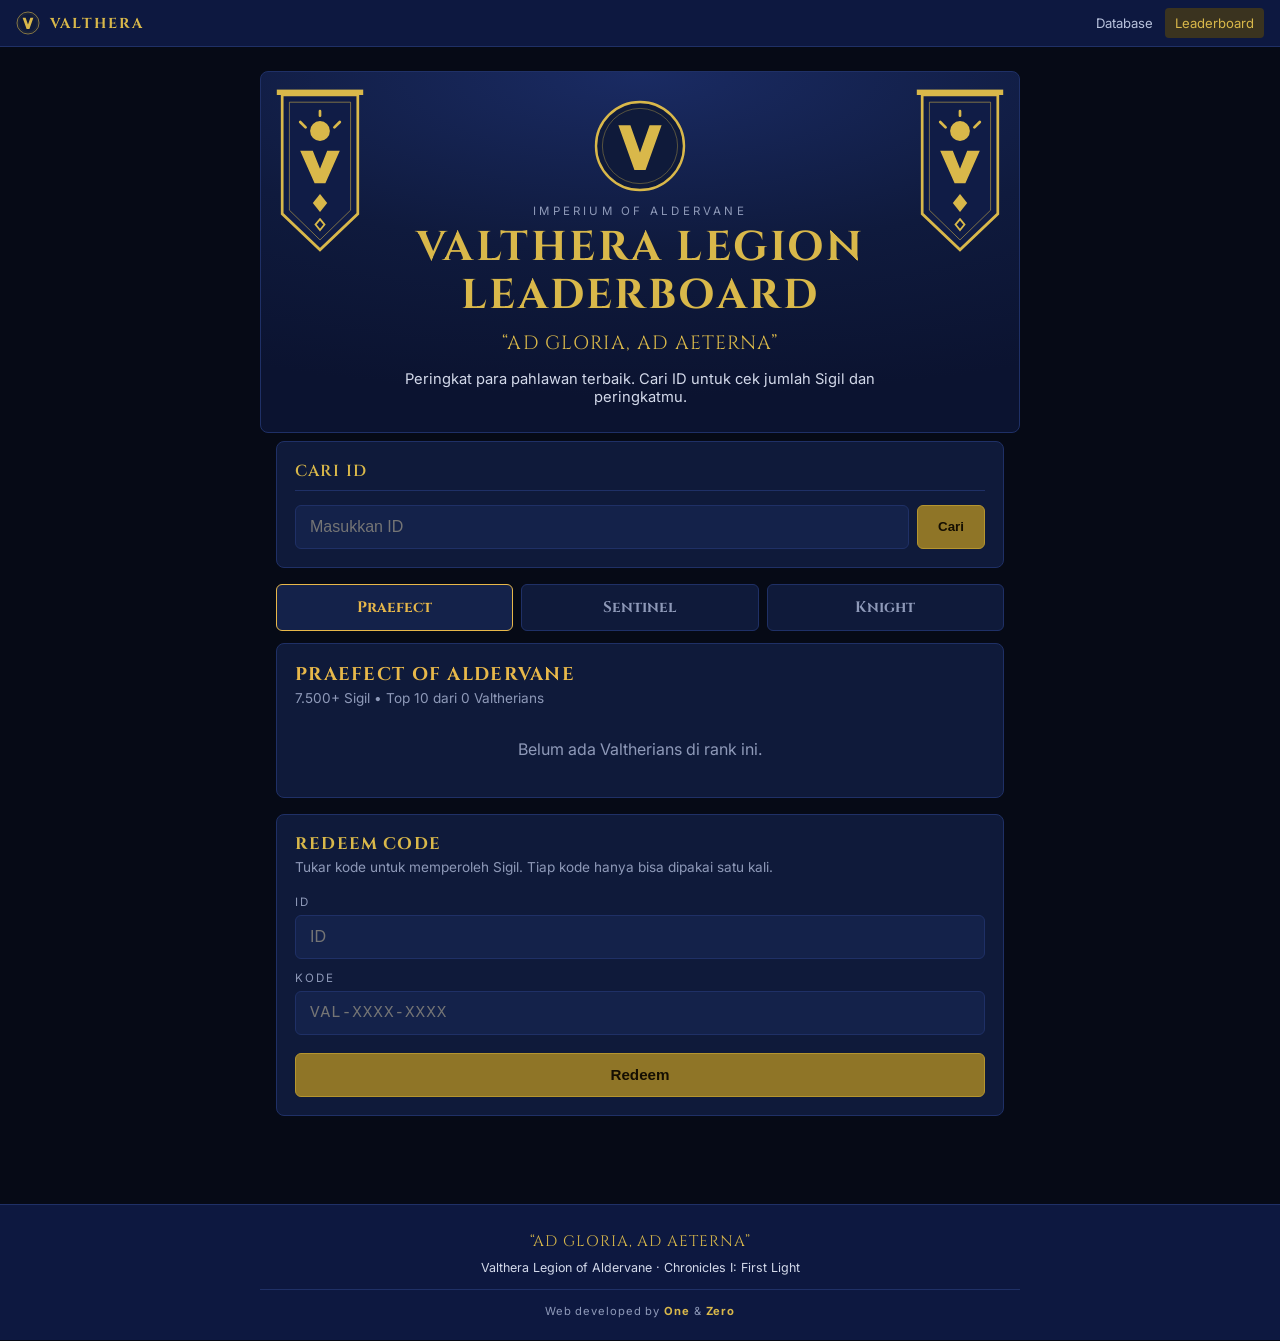
==== commit 4c9b7f37: "Update index.html" ====
--- a/index.html
+++ b/index.html
@@ -3,7 +3,7 @@
   <head>
     <meta charset="UTF-8" />
     <meta name="viewport" content="width=device-width, initial-scale=1.0" />
-    <title>Leaderboard Aldervane</title>
+    <title>Valthera Legion Leaderboard</title>
     <link rel="preconnect" href="https://fonts.googleapis.com" />
     <link rel="preconnect" href="https://fonts.gstatic.com" crossorigin />
     <link href="https://fonts.googleapis.com/css2?family=Cinzel:wght@500;700&family=Inter:wght@400;500;600&display=swap" rel="stylesheet" />
@@ -21,7 +21,7 @@
       <section class="search card" id="check">
         <label for="uid-input">Cari ID</label>
         <form id="search-form" autocomplete="off">
-          <input id="uid-input" type="text" placeholder="Masukkan ID..." />
+          <input id="uid-input" type="text" placeholder="Masukkan ID" />
           <button type="submit">Cari</button>
         </form>
         <div id="search-result" aria-live="polite"></div>
@@ -37,11 +37,11 @@
 
       <!-- 3. Redeem -->
       <section class="card" id="redeem">
-        <h2 class="sec-title">Redeem code</h2>
-        <p class="sec-sub">Tukar kode dengan Sigil(s). Tiap kode hanya bisa dipakai satu kali.</p>
+        <h2 class="sec-title">Redeem Code</h2>
+        <p class="sec-sub">Tukar kode untuk memperoleh Sigil. Tiap kode hanya bisa dipakai satu kali.</p>
         <form id="redeem-form" class="redeem-form" autocomplete="off">
           <label for="r-uid">ID</label>
-          <input id="r-uid" type="text" placeholder="ID kamu" inputmode="text" />
+          <input id="r-uid" type="text" placeholder="ID" inputmode="text" />
           <label for="r-code">Kode</label>
           <input id="r-code" type="text" placeholder="VAL-XXXX-XXXX" autocapitalize="characters" spellcheck="false" />
           <div class="redeem-actions">
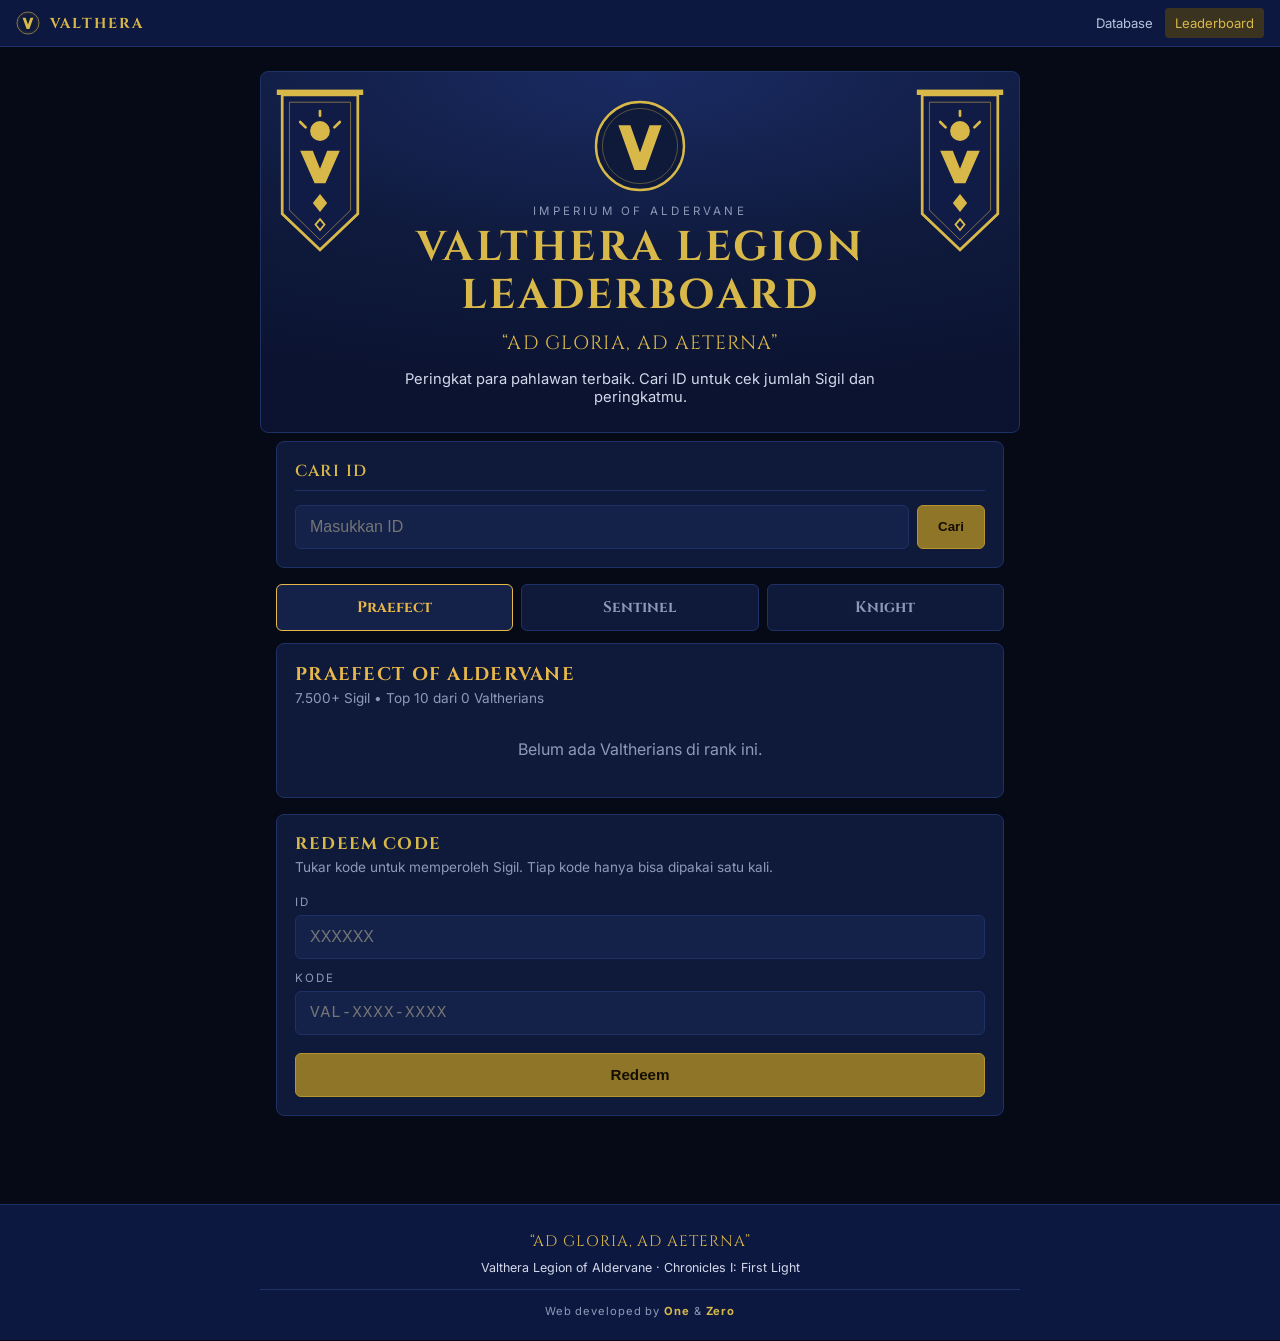
==== commit fc816dca: "Update index.html" ====
--- a/index.html
+++ b/index.html
@@ -41,7 +41,7 @@
         <p class="sec-sub">Tukar kode untuk memperoleh Sigil. Tiap kode hanya bisa dipakai satu kali.</p>
         <form id="redeem-form" class="redeem-form" autocomplete="off">
           <label for="r-uid">ID</label>
-          <input id="r-uid" type="text" placeholder="ID" inputmode="text" />
+          <input id="r-uid" type="text" placeholder="XXXXXX" inputmode="text" />
           <label for="r-code">Kode</label>
           <input id="r-code" type="text" placeholder="VAL-XXXX-XXXX" autocapitalize="characters" spellcheck="false" />
           <div class="redeem-actions">
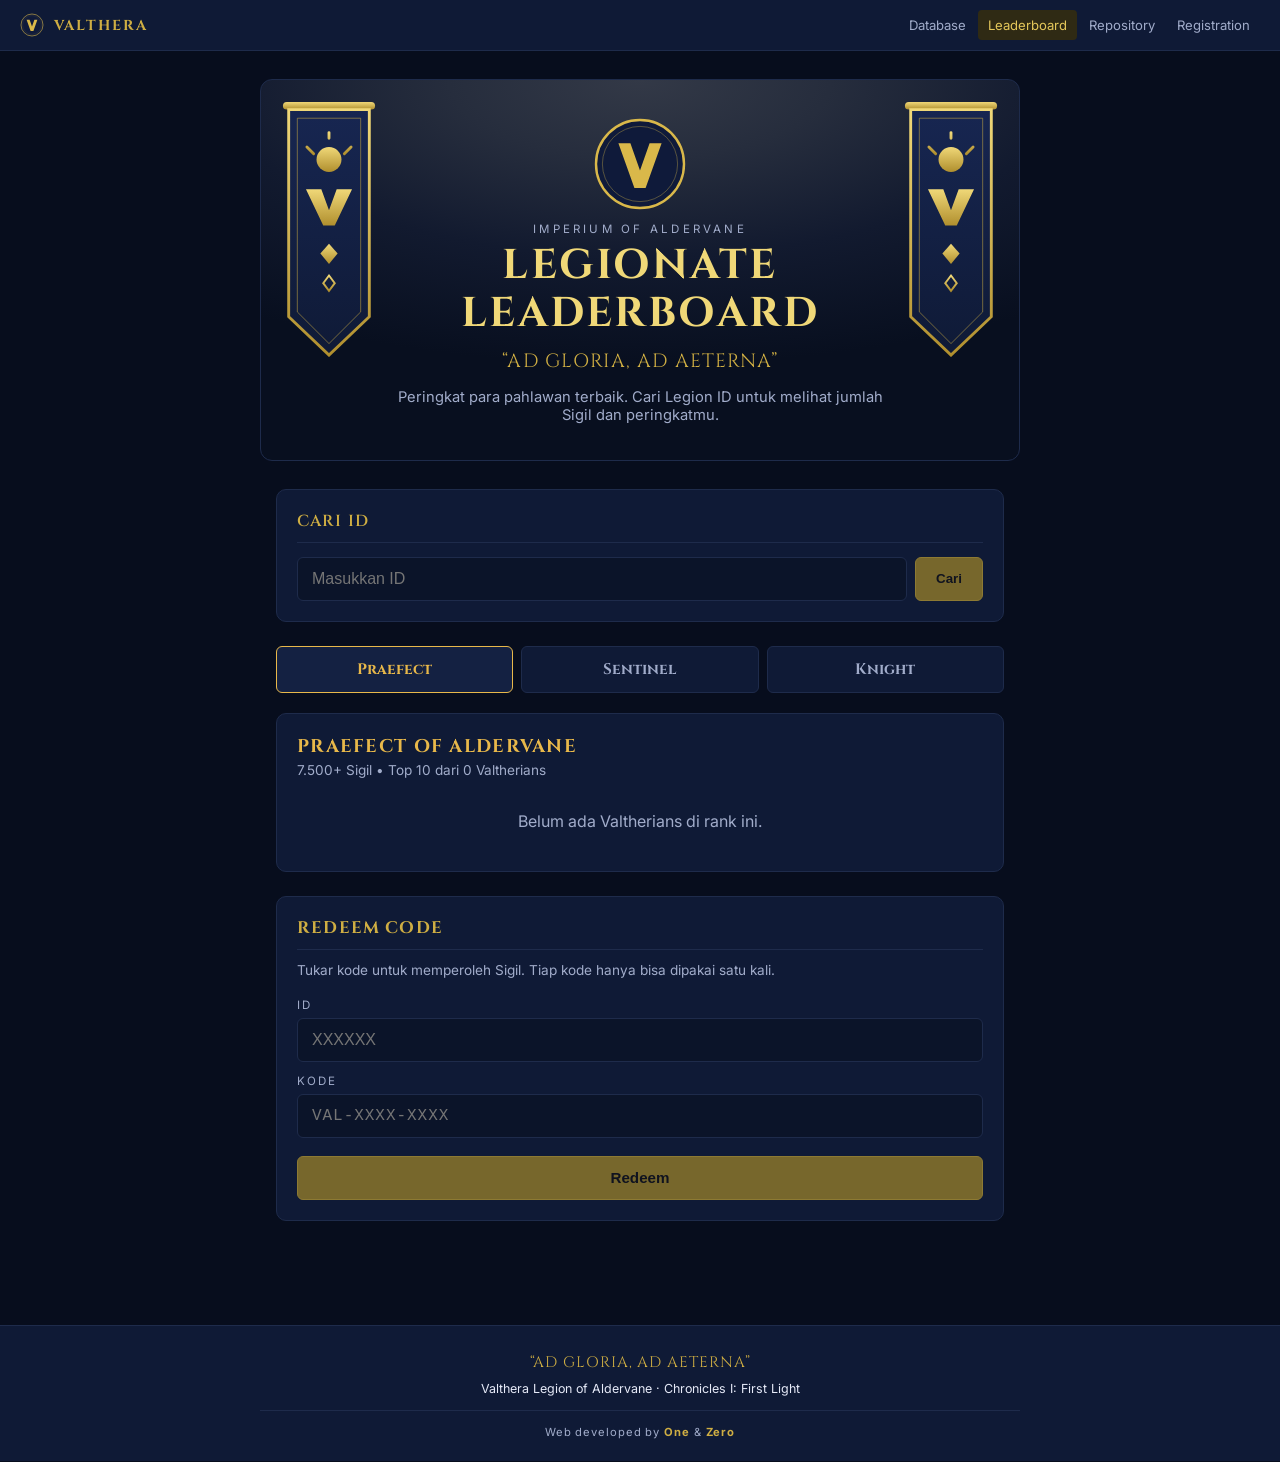
==== commit 64f05abc: "Change title from 'Valthera Legion Leaderboard' to 'Legionate Leaderboard'" ====
--- a/index.html
+++ b/index.html
@@ -3,7 +3,7 @@
   <head>
     <meta charset="UTF-8" />
     <meta name="viewport" content="width=device-width, initial-scale=1.0" />
-    <title>Valthera Legion Leaderboard</title>
+    <title>Legionate Leaderboard</title>
     <link rel="preconnect" href="https://fonts.googleapis.com" />
     <link rel="preconnect" href="https://fonts.gstatic.com" crossorigin />
     <link href="https://fonts.googleapis.com/css2?family=Cinzel:wght@500;700&family=Inter:wght@400;500;600&display=swap" rel="stylesheet" />
@@ -14,8 +14,6 @@
     <link rel="stylesheet" href="./database.css">
   </head>
   <body data-page="leaderboard">
-    <!-- Navbar, hero (logo + banner) dan footer dibuat otomatis oleh assets/layout.js.
-         Teks, logo, dan banner diatur di assets/config.js. -->
     <main class="container">
       <!-- 1. Cari ID -->
       <section class="search card" id="check">
--- a/theme.css
+++ b/theme.css
@@ -1,8 +1,3 @@
-/* ==========================================================
-   Tema Valthera (navy + emas), menimpa CSS bawaan leaderboard.
-   Dimuat SETELAH stylesheet lain, jadi cukup edit warna di sini.
-   ========================================================== */
-
 :root {
   --bg: #060a16;
   --panel: #0f1a3a;
@@ -107,5 +102,4 @@
 }
 .site-footer .credit b { color: var(--gold); }
 
-/* Link kecil di dalam teks hero */
 .inline-link { color: var(--gold); text-decoration: underline; text-underline-offset: 2px; }
--- a/database.css
+++ b/database.css
@@ -124,3 +124,155 @@
 
 .status-ranks { margin-top: 14px; display: grid; grid-template-columns: repeat(auto-fit, minmax(150px, 1fr)); gap: 12px; }
 .sec-title + .sec-sub { margin-bottom: 14px; }
+
+/* Ucapan naik rank setelah redeem */
+.rankup {
+  margin-top: 12px; padding: 14px 16px; text-align: center; border-radius: 10px;
+  border: 1px solid var(--c, var(--gold)); background: linear-gradient(180deg, rgba(217,184,74,.12), transparent);
+}
+.rankup-title { font-family: Cinzel, serif; letter-spacing: .1em; text-transform: uppercase; color: var(--c, var(--gold)); font-size: 1.05rem; }
+.rankup-text { margin-top: 4px; font-size: .95rem; }
+
+/* ---------- Halaman Daftar ---------- */
+.welcome { text-align: center; }
+.welcome-name { font-size: 1.15rem; font-weight: 600; margin: 4px 0 14px; overflow-wrap: anywhere; }
+.reg-id-label { color: var(--muted); font-size: .8rem; letter-spacing: .12em; text-transform: uppercase; }
+.reg-id { font-family: Cinzel, serif; font-size: 2.2rem; font-weight: 700; color: var(--gold); letter-spacing: .06em; margin: 4px 0 12px; overflow-wrap: anywhere; }
+.btn-gold.small { flex: none; min-height: 0; padding: 8px 16px; font-size: .85rem; }
+.sub-title { font-family: Cinzel, serif; font-size: .95rem; letter-spacing: .08em; text-transform: uppercase; color: var(--gold); margin: 14px 0 8px; }
+.link-section:first-child .sub-title { margin-top: 0; }
+.link-grid { display: grid; grid-template-columns: repeat(auto-fill, minmax(180px, 1fr)); gap: 10px; }
+.link-btn { display: block; padding: 12px 14px; border: 1px solid var(--border); border-radius: 8px; background: var(--panel-2); color: inherit; text-decoration: none; }
+.link-btn:hover { border-color: var(--gold); }
+.link-label { display: block; font-weight: 600; }
+.link-desc { display: block; margin-top: 2px; color: var(--muted); font-size: .85rem; }
+.repo-btn { display: block; margin-top: 16px; text-align: center; text-decoration: none; padding: 12px 16px; border-radius: 8px; }
+
+.small-text { font-size: .85rem; }
+.btn-ghost.small { flex: none; min-height: 0; padding: 8px 16px; font-size: .85rem; }
+.btn-gold.small.done { opacity: .55; cursor: default; }
+.btn-gold:disabled { opacity: .5; cursor: not-allowed; }
+.pick-list { display: grid; gap: 10px; margin: 12px 0; }
+.pick-item { display: flex; flex-direction: column; align-items: flex-start; gap: 2px; padding: 12px 14px; border-radius: 8px; border: 1px solid var(--gold-deep); background: transparent; color: inherit; text-align: left; cursor: pointer; }
+.pick-item.on { background: #1a2550; border-color: var(--gold); }
+.pick-name { font-weight: 600; }
+.pick-sub { color: var(--muted); font-size: .8rem; }
+.session { border: 1px solid #2a3566; border-radius: 8px; padding: 12px 14px; margin: 0 0 10px; display: grid; gap: 6px; }
+.session-top { display: flex; flex-wrap: wrap; gap: 8px; align-items: center; justify-content: space-between; }
+.session-sub { color: var(--muted); font-size: .85rem; overflow-wrap: anywhere; }
+.badge-mine { font-size: .7rem; letter-spacing: .08em; text-transform: uppercase; color: #140e02; background: var(--gold); border-radius: 999px; padding: 2px 8px; font-weight: 700; }
+.session .btn-gold { justify-self: start; }
+
+.card.highlight {
+  position: relative;
+  overflow: hidden;
+  background:
+    radial-gradient(120% 90% at 85% -10%, rgba(217, 184, 74, .22), transparent 55%),
+    linear-gradient(155deg, #2b4390 0%, #1c2f6e 48%, #14214f 100%);
+  border: 1px solid rgba(217, 184, 74, .55);
+  box-shadow: 0 10px 34px rgba(8, 14, 40, .55), inset 0 1px 0 rgba(255, 255, 255, .08);
+}
+.card.highlight::before {
+  content: "";
+  position: absolute; left: 0; right: 0; top: 0; height: 3px;
+  background: linear-gradient(90deg, transparent, var(--gold), transparent);
+}
+.card.highlight {
+  position: relative;
+  overflow: hidden;
+  text-align: center;
+  padding-top: 28px;
+  background:
+    radial-gradient(80% 60% at 50% 0%, rgba(217, 184, 74, .13), transparent 65%),
+    linear-gradient(180deg, #141f4a 0%, #0b1330 100%);
+  border: 1px solid rgba(217, 184, 74, .5);
+  border-radius: 16px;
+  box-shadow: 0 16px 44px rgba(0, 0, 0, .5), inset 0 0 0 5px #0b1330, inset 0 0 0 6px rgba(217, 184, 74, .25);
+}
+.card.highlight .hl-logo { display: block; width: 54px; height: 54px; object-fit: contain; margin: 0 auto 8px; filter: drop-shadow(0 0 12px rgba(217, 184, 74, .45)); }
+.card.highlight .sec-title {
+  background: linear-gradient(180deg, #f6e08f, #c9a23a);
+  -webkit-background-clip: text; background-clip: text; color: transparent;
+  letter-spacing: .08em;
+}
+.hl-rule { height: 1px; margin: 12px auto 10px; width: 70%; max-width: 280px; background: linear-gradient(90deg, transparent, rgba(217, 184, 74, .7), transparent); position: relative; }
+.hl-rule::after { content: ""; position: absolute; left: 50%; top: 50%; width: 7px; height: 7px; background: var(--gold); transform: translate(-50%, -50%) rotate(45deg); box-shadow: 0 0 0 3px #101a3f; }
+.card.highlight .welcome-name { font-family: Cinzel, serif; font-size: 1.4rem; letter-spacing: .04em; }
+.card.highlight .reg-id {
+  display: inline-block;
+  padding: 8px 22px;
+  border: 1px solid transparent;
+  border-radius: 10px;
+  background: linear-gradient(#0a1130, #0a1130) padding-box, linear-gradient(135deg, #f3d77a, #8d6d1c 50%, #f3d77a) border-box;
+}
+.session.blocked { opacity: .55; }
+.center { text-align: center; }
+.session.picked { border-color: var(--gold-deep); background: rgba(217, 184, 74, .07); }
+.btn-gold.small.on { background: transparent; color: var(--gold); }
+.checklist { list-style: none; margin: 14px 0 6px; padding: 0; display: grid; gap: 4px; font-size: .9rem; }
+.checklist .yes { color: #9fe6b6; }
+.checklist .no { color: var(--muted); }
+
+.rank-pill { display: inline-block; padding: 2px 10px; border-radius: 999px; border: 1px solid var(--c); color: var(--c); font-size: .8rem; font-weight: 600; letter-spacing: .04em; }
+.repo-facts { display: grid; grid-template-columns: repeat(auto-fit, minmax(150px, 1fr)); gap: 12px 16px; text-align: left; margin-top: 10px; }
+.fact-label { color: var(--muted); font-size: .75rem; letter-spacing: .1em; text-transform: uppercase; }
+.fact-value { margin-top: 2px; font-weight: 600; overflow-wrap: anywhere; }
+.chart-wrap { position: relative; width: 100%; margin-top: 8px; }
+.chart-wrap svg { display: block; max-width: 100%; }
+.ch-grid { stroke: var(--border); stroke-width: 1; opacity: .6; }
+.ch-axis { stroke: var(--muted); stroke-width: 1; opacity: .7; }
+.ch-ref { stroke: var(--muted); stroke-width: 1; stroke-dasharray: 3 4; opacity: .6; }
+.ch-hatch { stroke: var(--border); stroke-width: 3; opacity: .55; }
+.ch-tick { fill: var(--muted); font-size: 11px; font-family: Inter, system-ui, sans-serif; }
+.ch-maint { fill: var(--muted); font-size: 11px; letter-spacing: .14em; text-transform: uppercase; font-family: Inter, system-ui, sans-serif; }
+.ch-line { fill: none; stroke: var(--gold); stroke-width: 2; stroke-linejoin: round; stroke-linecap: round; }
+.ch-dot { fill: var(--gold); stroke: var(--panel); stroke-width: 2; }
+.ch-last { fill: var(--text); font-size: 12px; font-weight: 600; font-variant-numeric: tabular-nums; font-family: Inter, system-ui, sans-serif; }
+.ch-cross { stroke: var(--muted); stroke-width: 1; stroke-dasharray: 2 3; }
+.chart-tip { position: absolute; pointer-events: none; background: var(--panel-2); border: 1px solid var(--border); border-radius: 6px; padding: 6px 10px; font-size: .8rem; white-space: nowrap; }
+.chart-tip .tip-date { color: var(--muted); }
+.chart-tip .tip-val { font-weight: 600; font-variant-numeric: tabular-nums; }
+.chart-table { margin-top: 10px; color: var(--muted); font-size: .85rem; }
+.chart-table summary { cursor: pointer; }
+.chart-table table { width: 100%; border-collapse: collapse; margin-top: 8px; }
+.chart-table th, .chart-table td { text-align: left; padding: 4px 6px; border-top: 1px solid var(--border); }
+.chart-table .num { text-align: right; font-variant-numeric: tabular-nums; }
+
+.score-badge { font-family: Cinzel, serif; font-weight: 700; color: var(--gold); border: 1px solid var(--gold-deep); border-radius: 999px; padding: 2px 12px; }
+.score-none { color: var(--muted); font-size: .8rem; }
+.uniform-grid { display: grid; grid-template-columns: repeat(auto-fill, minmax(150px, 1fr)); gap: 14px; margin-top: 12px; }
+.uniform { display: flex; flex-direction: column; gap: 8px; }
+.uniform-pic { flex: 1; display: flex; flex-direction: column; align-items: center; gap: 10px; padding: 14px 10px 12px; min-height: 200px; border-radius: 10px; border: 1px solid #2a3566; background: #101a3d; color: inherit; cursor: pointer; text-align: center; }
+.uniform-pic:hover:not(:disabled) { border-color: var(--gold-deep); }
+.uniform-pic:disabled { cursor: default; }
+.uniform-pic img { width: 100%; max-height: 190px; object-fit: contain; image-rendering: pixelated; flex: 1; min-height: 0; }
+.uniform.off .uniform-pic { background: repeating-linear-gradient(45deg, #101a3d, #101a3d 8px, #131f47 8px, #131f47 16px); }
+.uniform-cap { margin-top: auto; }
+.uniform-rank { font-family: Cinzel, serif; font-size: .82rem; color: var(--gold); letter-spacing: .04em; text-transform: uppercase; }
+.uniform-name { color: var(--muted); font-size: .8rem; margin-top: 2px; }
+
+.pcard { --rc: #aab2c8; position: relative; overflow: hidden; border-radius: 16px; padding: 22px 20px 20px; margin-bottom: 16px; color: var(--text);
+  background: linear-gradient(135deg, color-mix(in srgb, var(--rc) 34%, #0a1130) 0%, #0b1331 48%, #070c22 100%);
+  border: 1px solid color-mix(in srgb, var(--rc) 70%, transparent);
+  box-shadow: 0 12px 36px rgba(0, 0, 0, .5), 0 0 44px color-mix(in srgb, var(--rc) 14%, transparent); }
+.pcard::before { content: ""; position: absolute; inset: 0; pointer-events: none; background: linear-gradient(115deg, transparent 38%, rgba(255, 255, 255, .07) 50%, transparent 62%); }
+.pcard::after { content: attr(data-mark); position: absolute; right: -6px; bottom: -40px; font-family: Cinzel, serif; font-size: 10rem; line-height: 1; color: var(--rc); opacity: .09; pointer-events: none; }
+.pcard > * { position: relative; }
+.pcard-head { display: flex; justify-content: space-between; align-items: center; gap: 10px; font-size: .68rem; letter-spacing: .22em; text-transform: uppercase; }
+.pcard-kicker { color: var(--muted); }
+.pcard-rank { color: var(--rc); font-weight: 700; padding-bottom: 3px; border-bottom: 1px solid var(--rc); text-align: right; }
+.pcard-name { font-family: Cinzel, serif; font-size: 1.8rem; margin: 20px 0 6px; letter-spacing: .03em; color: #fff; overflow-wrap: anywhere; }
+.pcard-idrow { display: flex; align-items: baseline; gap: 10px; }
+.pcard-id-label { color: var(--muted); font-size: .7rem; letter-spacing: .2em; text-transform: uppercase; }
+.pcard-id { font-variant-numeric: tabular-nums; letter-spacing: .16em; font-size: 1rem; color: color-mix(in srgb, var(--rc) 65%, white); }
+.pcard-sigil { display: flex; align-items: baseline; gap: 8px; margin-top: 20px; }
+.pcard-num { font-family: Cinzel, serif; font-size: 2.6rem; font-weight: 700; line-height: 1; color: var(--rc); font-variant-numeric: tabular-nums; }
+.pcard-unit { color: var(--muted); font-size: .8rem; letter-spacing: .14em; text-transform: uppercase; }
+.pcard-bar { height: 6px; border-radius: 99px; background: rgba(255, 255, 255, .1); margin-top: 10px; overflow: hidden; }
+.pcard-fill { height: 100%; border-radius: 99px; background: linear-gradient(90deg, color-mix(in srgb, var(--rc) 55%, transparent), var(--rc)); }
+.pcard-next { margin-top: 6px; color: var(--muted); font-size: .78rem; }
+.pcard-facts { display: grid; grid-template-columns: repeat(auto-fit, minmax(130px, 1fr)); gap: 14px; margin-top: 18px; padding-top: 14px; border-top: 1px solid color-mix(in srgb, var(--rc) 35%, transparent); }
+.pcard-title { margin: 12px 0 0; color: var(--muted); font-style: italic; }
+.pcard-label { margin-top: 16px; color: var(--muted); font-size: .7rem; letter-spacing: .2em; text-transform: uppercase; }
+.pcard-chips { display: flex; flex-wrap: wrap; gap: 8px; margin-top: 8px; }
+.pcard-chip { padding: 3px 12px; border-radius: 999px; font-size: .78rem; border: 1px solid color-mix(in srgb, var(--rc) 55%, transparent); background: color-mix(in srgb, var(--rc) 12%, transparent); }
